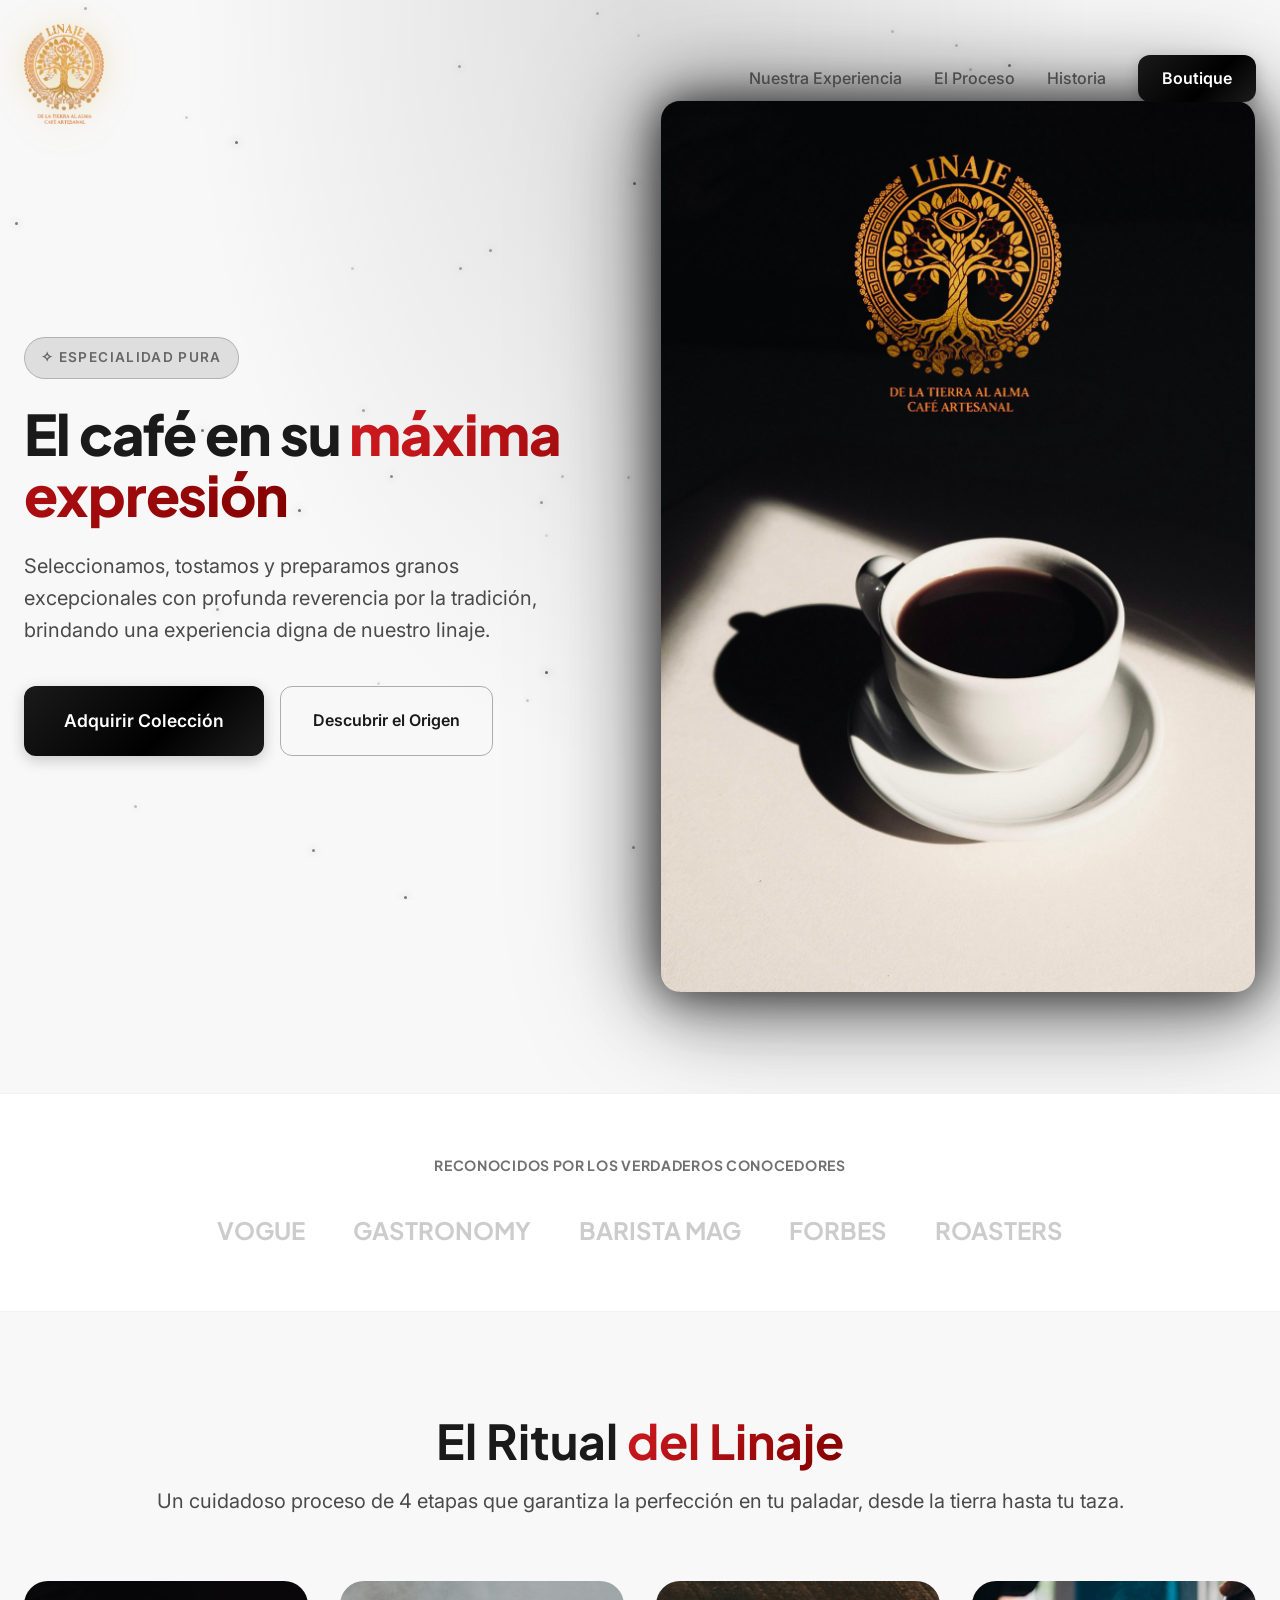
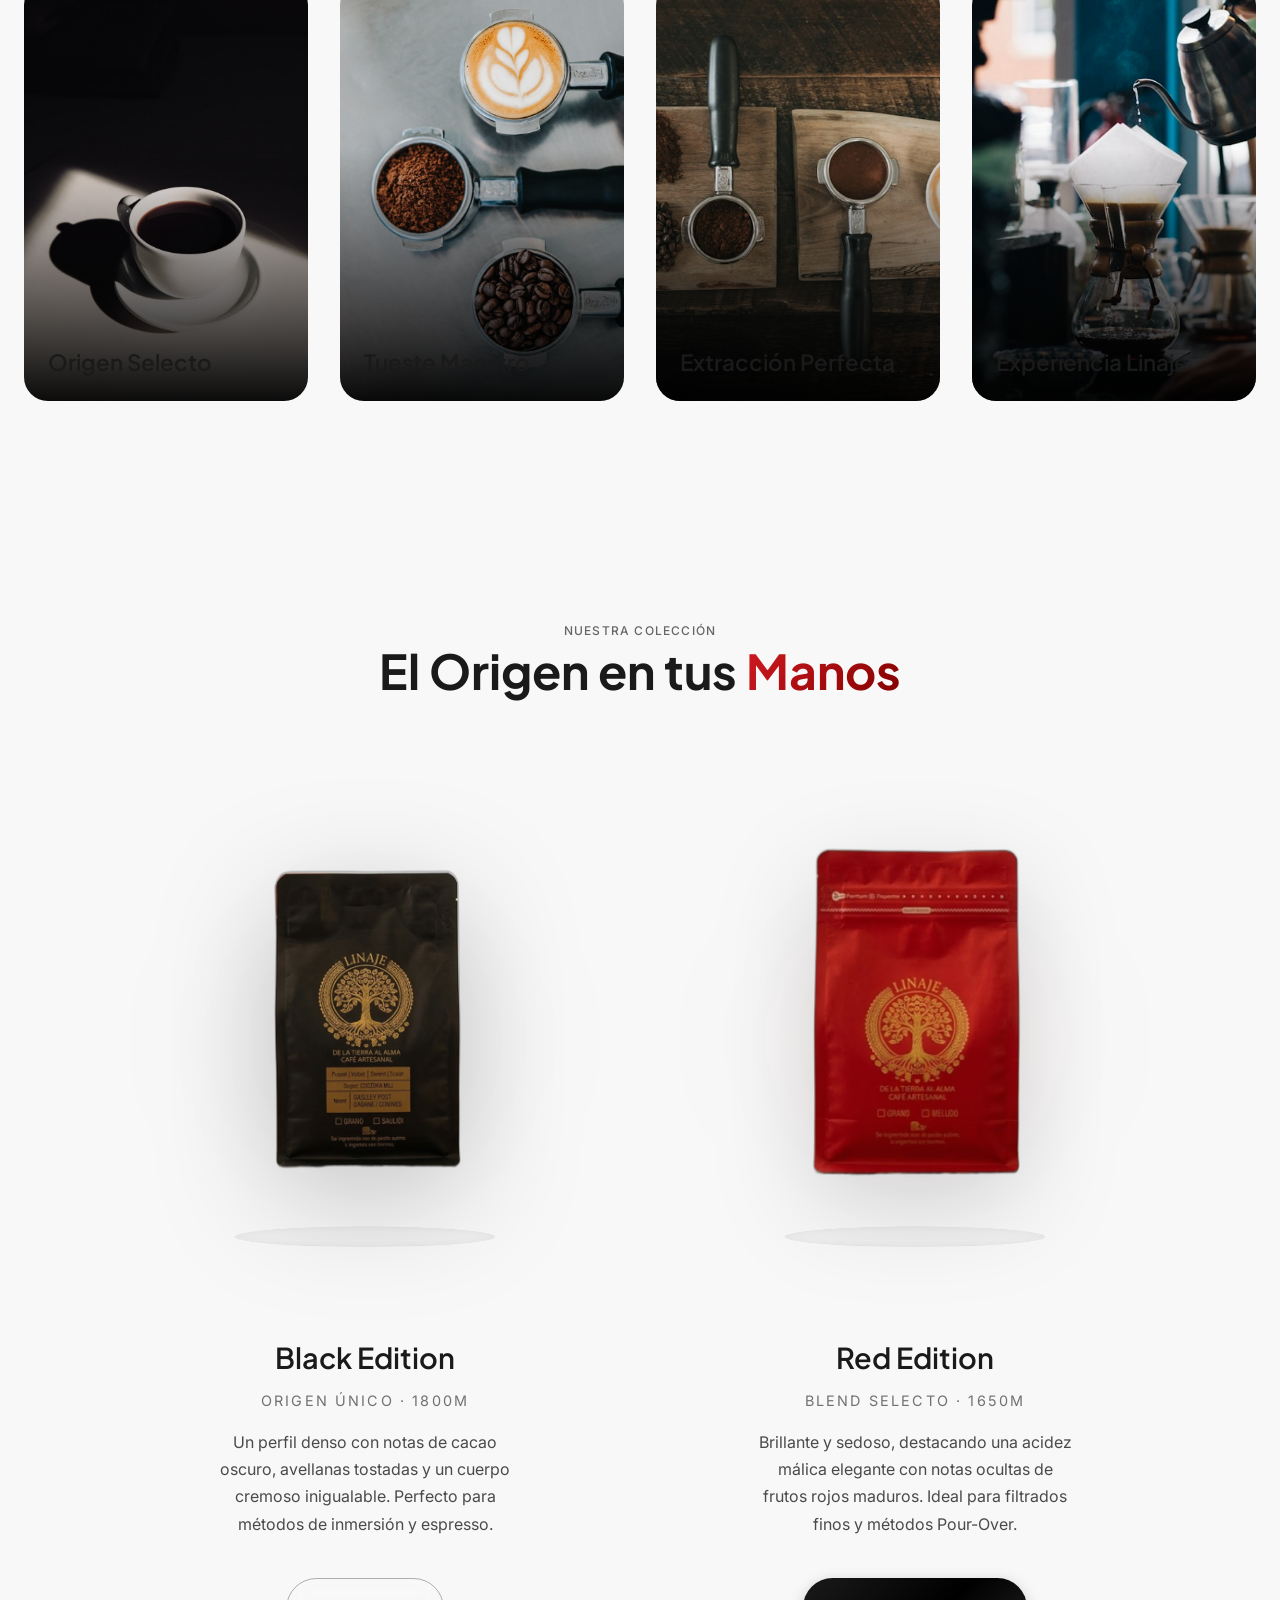
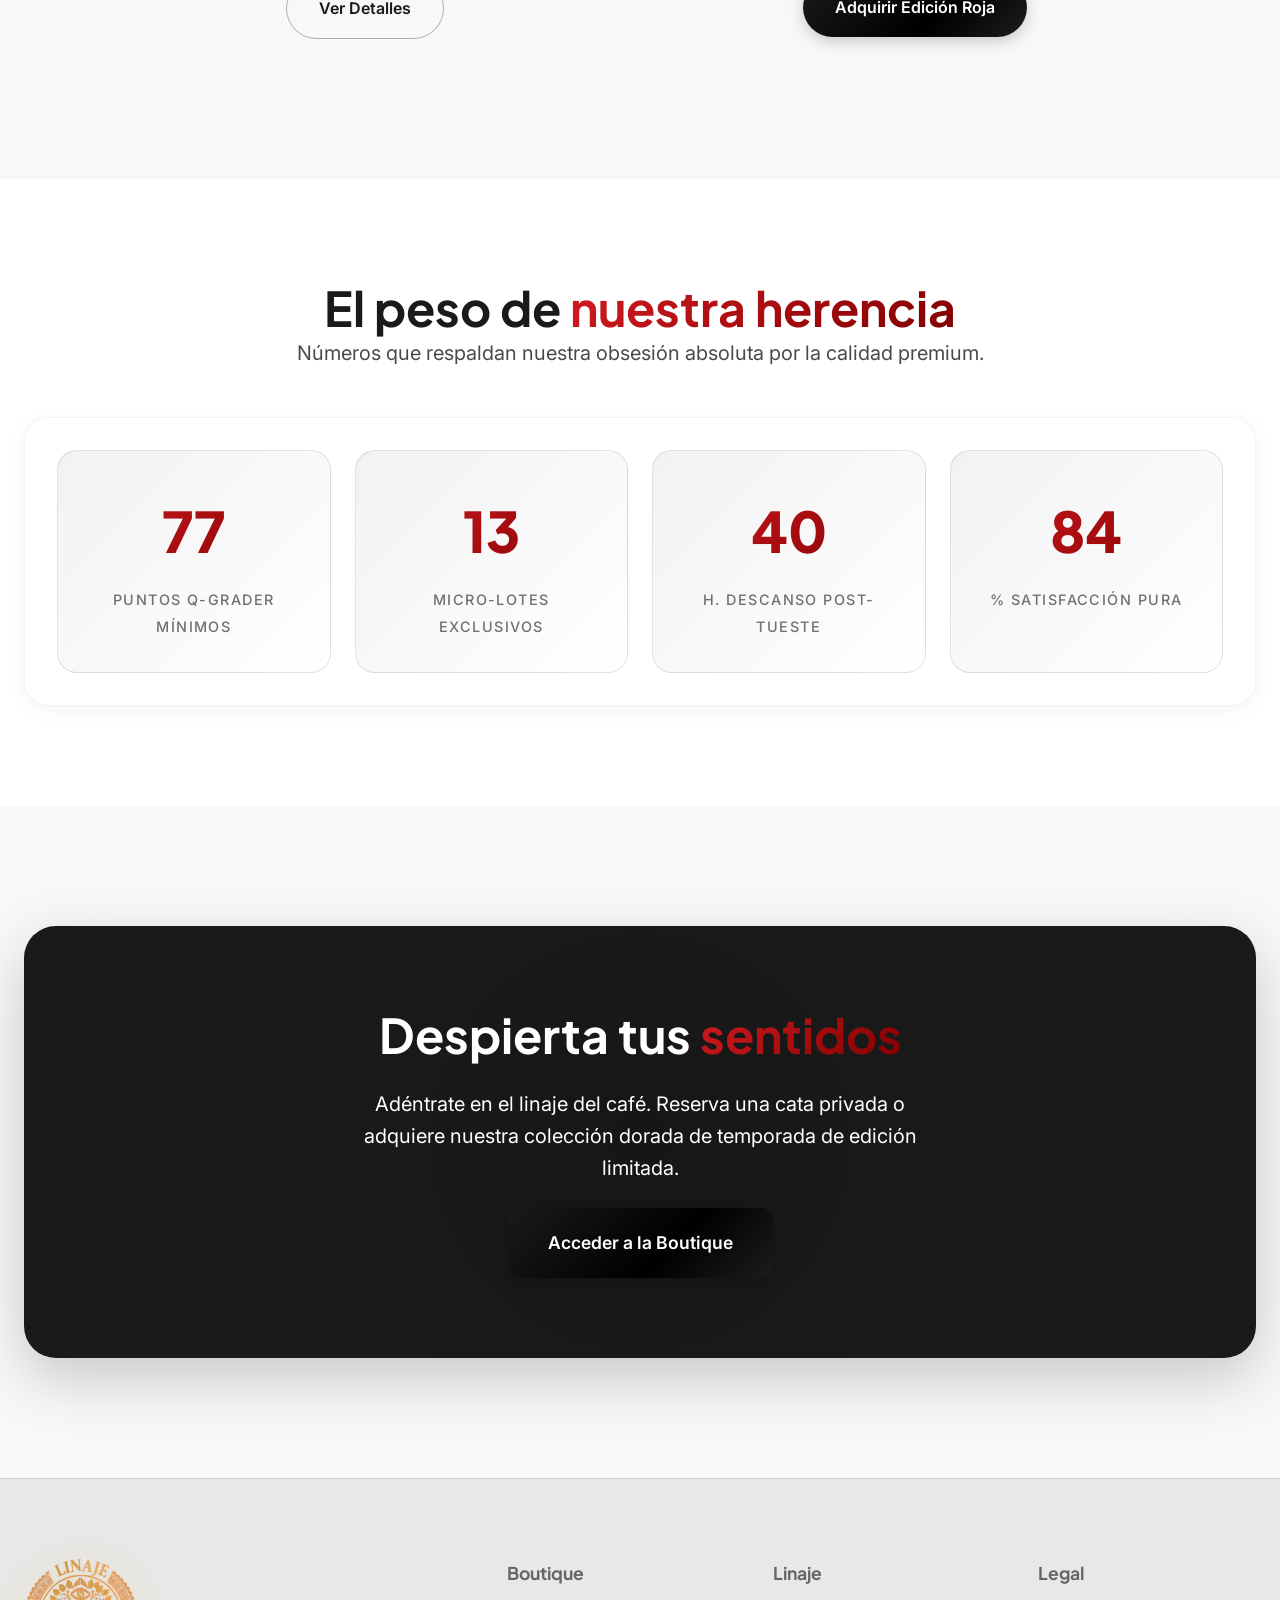
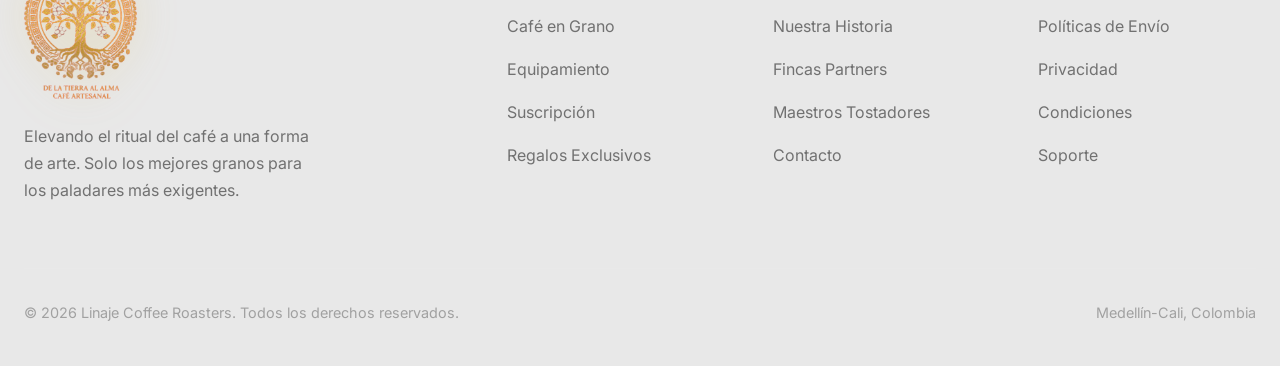
==== index.html @ 58b34735 "Add files via upload" ====
<!DOCTYPE html>
<html lang="es">

<head>
    <meta charset="UTF-8">
    <meta name="viewport" content="width=device-width, initial-scale=1.0">
    <title>Linaje | La excelencia del café en cada taza</title>
    <meta name="description"
        content="Linaje: Café de especialidad. Seleccionamos, tostamos y preparamos granos con profunda reverencia por la tradición, brindando una experiencia sensorial premium.">
    <!-- Design System CSS -->
    <link rel="stylesheet" href="styles.css">
</head>

<body>

    <!-- Background Particles -->
    <div class="particles-container" id="particles">
        <!-- Partículas inyectadas vía JS -->
    </div>

    <!-- Navegación Sticky -->
    <nav class="navbar" id="navbar">
        <div class="container nav-container">
            <a href="#" class="nav-logo">
                <img src="images/logo.png" alt="Linaje Logo" class="logo-img">
            </a>

            <ul class="nav-links" id="nav-links">
                <li><a href="#experiencia" class="nav-link">Nuestra Experiencia</a></li>
                <li><a href="#proceso" class="nav-link">El Proceso</a></li>
                <li><a href="#historia" class="nav-link">Historia</a></li>
                <li><a href="#boutique" class="btn btn-primary" style="padding: 10px 24px;">Boutique</a></li>
            </ul>

            <div class="mobile-menu-toggle" id="mobile-menu-toggle">
                <span></span>
                <span></span>
                <span></span>
            </div>
        </div>
    </nav>

    <!-- Hero Section -->
    <section class="hero" id="home">
        <div class="hero-bg"></div>
        <div class="container hero-container">
            <div class="hero-content">
                <div class="hero-label">
                    <span>✧ Especialidad Pura</span>
                </div>
                <h1 class="hero-title">El café en su <span class="text-gradient">máxima expresión</span></h1>
                <p class="hero-subtitle large">Seleccionamos, tostamos y preparamos granos excepcionales con profunda
                    reverencia por la tradición, brindando una experiencia digna de nuestro linaje.</p>
                <div class="hero-actions">
                    <a href="#boutique" class="btn btn-primary cta-pulse-btn">Adquirir Colección</a>
                    <a href="#proceso" class="btn btn-outline">Descubrir el Origen</a>
                </div>
            </div>

            <div class="hero-visual-wrapper">
                <img src="images/hero_visual.png" alt="Granos de café premium" class="hero-visual glow-primary">
            </div>
        </div>
    </section>

    <!-- Social Proof / Recognitions -->
    <section class="social-proof">
        <div class="container social-proof-content">
            <h4 class="social-proof-text">Reconocidos por los verdaderos conocedores</h4>
            <div class="logos-grid">
                <span>VOGUE</span>
                <span>GASTRONOMY</span>
                <span>BARISTA MAG</span>
                <span>FORBES</span>
                <span>ROASTERS</span>
            </div>
        </div>
    </section>

    <!-- Services / Process (Flip Cards) -->
    <section id="proceso">
        <div class="container">
            <div class="services-header">
                <h2>El Ritual <span class="text-gradient">del Linaje</span></h2>
                <p class="large">Un cuidadoso proceso de 4 etapas que garantiza la perfección en tu paladar, desde la
                    tierra hasta tu taza.</p>
            </div>

            <div class="services-grid" id="services-grid">

                <!-- Card 1 -->
                <div class="service-card-flip">
                    <div class="service-card-inner">
                        <div class="service-card-front">
                            <img src="images/service_1.png" alt="Cosecha y Origen" class="service-image">
                            <div class="service-overlay">
                                <h3 class="service-title-front">Origen Selecto</h3>
                            </div>
                        </div>
                        <div class="service-card-back glass-card">
                            <h3 class="service-title-back">Origen Selecto</h3>
                            <p class="service-description">Trato directo con fincas meticulosamente seleccionadas a más
                                de 1600m de altura, asegurando comercio justo y la más alta puntuación.</p>
                            <div class="service-features">
                                <span class="feature-tag">100% Arábica</span>
                                <span class="feature-tag">Single Origin</span>
                                <span class="feature-tag">Altura</span>
                            </div>
                        </div>
                    </div>
                </div>

                <!-- Card 2 -->
                <div class="service-card-flip">
                    <div class="service-card-inner">
                        <div class="service-card-front">
                            <img src="images/service_2.png" alt="Tueste Maestro" class="service-image">
                            <div class="service-overlay">
                                <h3 class="service-title-front">Tueste Maestro</h3>
                            </div>
                        </div>
                        <div class="service-card-back glass-card">
                            <h3 class="service-title-back">Tueste Maestro</h3>
                            <p class="service-description">Nuestros maestros tostadores moldean los perfiles térmicos
                                con precisión para exaltar las notas ocultas de cada lote.</p>
                            <div class="service-features">
                                <span class="feature-tag">Tueste Manual</span>
                                <span class="feature-tag">Omni-Roast</span>
                                <span class="feature-tag">Fresco</span>
                            </div>
                        </div>
                    </div>
                </div>

                <!-- Card 3 -->
                <div class="service-card-flip">
                    <div class="service-card-inner">
                        <div class="service-card-front">
                            <img src="images/service_3.png" alt="Arte Barista" class="service-image">
                            <div class="service-overlay">
                                <h3 class="service-title-front">Extracción Perfecta</h3>
                            </div>
                        </div>
                        <div class="service-card-back glass-card">
                            <h3 class="service-title-back">Extracción Perfecta</h3>
                            <p class="service-description">Una alquimia controlada a través de las mejores máquinas del
                                mundo, respetando temperaturas, ratios y técnica.</p>
                            <div class="service-features">
                                <span class="feature-tag">Espresso</span>
                                <span class="feature-tag">V60</span>
                                <span class="feature-tag">Cold Brew</span>
                            </div>
                        </div>
                    </div>
                </div>

                <!-- Card 4 -->
                <div class="service-card-flip">
                    <div class="service-card-inner">
                        <div class="service-card-front">
                            <img src="images/service_4.png" alt="Boutique" class="service-image">
                            <div class="service-overlay">
                                <h3 class="service-title-front">Experiencia Linaje</h3>
                            </div>
                        </div>
                        <div class="service-card-back glass-card">
                            <h3 class="service-title-back">Experiencia Linaje</h3>
                            <p class="service-description">Un entorno exclusivo, oscuro y lujoso, creado para
                                desconectar y saborear la autenticidad del café rodeado de arte.</p>
                            <div class="service-features">
                                <span class="feature-tag">Boutique</span>
                                <span class="feature-tag">Eventos</span>
                                <span class="feature-tag">Membresía</span>
                            </div>
                        </div>
                    </div>
                </div>

            </div>
        </div>
    </section>

    <!-- NEW SECTION: BOUTIQUE SHOWCASE -->
    <section id="boutique-showcase" class="boutique-section">
        <div class="container">
            <div class="boutique-header">
                <div class="label" style="text-align: center;">Nuestra Colección</div>
                <h2 style="text-align: center;">El Origen en tus <span class="text-gradient">Manos</span></h2>
            </div>

            <div class="products-showcase">
                <!-- PRODUCT 1: BLACK BAG -->
                <div class="product-item">
                    <div class="product-image-container">
                        <img src="images/product_black.png" alt="Café Linaje Black Edition" class="product-bag">
                        <div class="product-glow black-glow"></div>
                        <div class="glass-pedestal"></div>
                    </div>
                    <div class="product-info">
                        <h3>Black Edition</h3>
                        <p class="product-note">Origen Único · 1800m</p>
                        <p class="product-desc">Un perfil denso con notas de cacao oscuro, avellanas tostadas y un cuerpo cremoso inigualable. Perfecto para métodos de inmersión y espresso.</p>
                        <a href="#" class="btn btn-outline" style="border-radius: 100px; margin-top: 16px;">Ver Detalles</a>
                    </div>
                </div>

                <!-- PRODUCT 2: RED BAG -->
                <div class="product-item">
                    <div class="product-image-container">
                        <img src="images/product_red.png" alt="Café Linaje Red Edition" class="product-bag">
                        <div class="product-glow red-glow"></div>
                        <div class="glass-pedestal"></div>
                    </div>
                    <div class="product-info">
                        <h3>Red Edition</h3>
                        <p class="product-note">Blend Selecto · 1650m</p>
                        <p class="product-desc">Brillante y sedoso, destacando una acidez málica elegante con notas ocultas de frutos rojos maduros. Ideal para filtrados finos y métodos Pour-Over.</p>
                        <!-- Using inline styles here to ensure gold stays as requested (botones en negro, excepto este por contraste o lo haremos todo negro) -->
                        <a href="#" class="btn btn-primary" style="border-radius: 100px; margin-top: 16px;">Adquirir Edición Roja</a>
                    </div>
                </div>
            </div>
        </div>
    </section>

    <!-- Metrics Section -->
    <section class="dashboard-section" id="historia">
        <div class="container dashboard-container">
            <div class="dashboard-header">
                <h2>El peso de <span class="text-gradient">nuestra herencia</span></h2>
                <p class="large">Números que respaldan nuestra obsesión absoluta por la calidad premium.</p>
            </div>

            <div class="glass-card" style="width: 100%;">
                <div class="dashboard-stats">
                    <div class="stat-item">
                        <span class="stat-value text-gradient" data-target="92">0</span>
                        <span class="stat-label">Puntos Q-Grader Mínimos</span>
                    </div>
                    <div class="stat-item">
                        <span class="stat-value text-gradient" data-target="15">0</span>
                        <span class="stat-label">Micro-Lotes Exclusivos</span>
                    </div>
                    <div class="stat-item">
                        <span class="stat-value text-gradient" data-target="48">0</span>
                        <span class="stat-label">H. Descanso Post-Tueste</span>
                    </div>
                    <div class="stat-item">
                        <span class="stat-value text-gradient" data-target="100">0</span>
                        <span class="stat-label">% Satisfacción Pura</span>
                    </div>
                </div>
            </div>
        </div>
    </section>

    <!-- Final CTA -->
    <section class="cta-section" id="boutique">
        <div class="container">
            <div class="cta-container">
                <div class="cta-bg"></div>
                <div class="cta-content">
                    <h2>Despierta tus <span class="text-gradient">sentidos</span></h2>
                    <p class="large">Adéntrate en el linaje del café. Reserva una cata privada o adquiere nuestra
                        colección dorada de temporada de edición limitada.</p>
                    <a href="boutique.html" class="btn btn-primary cta-pulse-btn">Acceder a la Boutique</a>
                </div>
            </div>
        </div>
    </section>

    <!-- Footer -->
    <footer class="footer">
        <div class="container">
            <div class="footer-grid">
                <div class="footer-brand">
                    <a href="#" class="footer-logo">
                        <img src="images/logo.png" alt="Linaje Logo" class="logo-img">
                    </a>
                    <p>Elevando el ritual del café a una forma de arte. Solo los mejores granos para los paladares más
                        exigentes.</p>
                </div>
                <div class="footer-col">
                    <h4>Boutique</h4>
                    <div class="footer-links">
                        <a href="#">Café en Grano</a>
                        <a href="#">Equipamiento</a>
                        <a href="#">Suscripción</a>
                        <a href="#">Regalos Exclusivos</a>
                    </div>
                </div>
                <div class="footer-col">
                    <h4>Linaje</h4>
                    <div class="footer-links">
                        <a href="#">Nuestra Historia</a>
                        <a href="#">Fincas Partners</a>
                        <a href="#">Maestros Tostadores</a>
                        <a href="#">Contacto</a>
                    </div>
                </div>
                <div class="footer-col">
                    <h4>Legal</h4>
                    <div class="footer-links">
                        <a href="#">Políticas de Envío</a>
                        <a href="#">Privacidad</a>
                        <a href="#">Condiciones</a>
                        <a href="#">Soporte</a>
                    </div>
                </div>
            </div>
            <div class="footer-bottom">
                <span>&copy; 2026 Linaje Coffee Roasters. Todos los derechos reservados.</span>
                <span>Medellín-Cali, Colombia</span>
            </div>
        </div>
    </footer>

    <!-- JS Scripts -->
    <script src="script.js"></script>
</body>

</html>
---- styles.css ----
/* =========================================================================
   LINAJE - DESIGN SYSTEM (DARK LUXURY)
   ========================================================================= */

@import url('https://fonts.googleapis.com/css2?family=Inter:wght@400;500;600&family=Plus+Jakarta+Sans:wght@700;800&display=swap');

:root {
    /* Backgrounds */
    --bg-primary: #F8F8F8;     /* Very Light Gray / White */
    --bg-secondary: #FFFFFF;   /* Pure White */
    --bg-tertiary: #E8E8E8;    /* Soft Gray */

    /* Primary Accent: Deep Black */
    --primary-50: #F2F2F2;
    --primary-100: #E6E6E6;
    --primary-200: #CCCCCC;
    --primary-300: #999999;
    --primary-400: #666666;
    --primary-500: #000000;
    --primary-600: #000000;
    --primary-700: #000000;
    --primary-800: #000000;
    --primary-900: #000000;
    --primary-rgb: 0, 0, 0;

    /* Secondary Accent: Red Linaje */
    --accent-red: #D21B21;

    /* Texts */
    --text-primary: #1A1A1A;   /* Dark for readability */
    --text-secondary: #4A4A4A; /* Medium gray */
    --text-tertiary: #717171;  /* Light gray text */
    --text-quaternary: #A1A1A1;

    /* Utilities */
    --success: #22C55E;
    --warning: #F59E0B;
}

/* =========================================================================
   BASE STYLES
   ========================================================================= */

* {
    margin: 0;
    padding: 0;
    box-sizing: border-box;
}

body {
    background-color: var(--bg-primary);
    color: var(--text-secondary);
    font-family: 'Inter', sans-serif;
    line-height: 1.7;
    overflow-x: hidden;
    scroll-behavior: smooth;
}

h1,
h2,
h3,
h4,
h5,
h6 {
    font-family: 'Plus Jakarta Sans', sans-serif;
    color: var(--text-primary);
}

h1 {
    font-size: clamp(2.5rem, 5vw, 4.75rem);
    font-weight: 800;
    line-height: 1.1;
    letter-spacing: -0.02em;
}

h2 {
    font-size: clamp(2rem, 4vw, 3rem);
    font-weight: 700;
    line-height: 1.2;
}

h3 {
    font-size: 1.5rem;
    font-weight: 600;
    line-height: 1.3;
}

p {
    font-size: 1rem;
    font-weight: 400;
}

p.large {
    font-size: 1.25rem;
    line-height: 1.6;
}

.label {
    font-size: 0.75rem;
    font-weight: 500;
    text-transform: uppercase;
    letter-spacing: 0.1em;
    color: var(--primary-400);
}

a {
    text-decoration: none;
    color: inherit;
}

ul {
    list-style: none;
}

/* =========================================================================
   LAYOUT
   ========================================================================= */

.container {
    max-width: 1280px;
    margin: 0 auto;
    padding: 0 24px;
}

section {
    padding: 100px 0;
    position: relative;
    z-index: 10;
}

/* =========================================================================
   COMPONENTS
   ========================================================================= */

/* Glass Card */
.glass-card {
    background: rgba(255, 255, 255, 0.7);
    backdrop-filter: blur(24px) saturate(180%);
    -webkit-backdrop-filter: blur(24px) saturate(180%);
    border: 1px solid rgba(0, 0, 0, 0.05);
    border-radius: 24px;
    padding: 32px;
    box-shadow:
        0 4px 20px -1px rgba(0, 0, 0, 0.05),
        0 2px 10px -2px rgba(0, 0, 0, 0.02);
    transition: all 0.4s cubic-bezier(0.4, 0, 0.2, 1);
}

.glass-card:hover {
    border-color: rgba(0, 0, 0, 0.1);
    box-shadow: 0 25px 50px -12px rgba(0, 0, 0, 0.1);
    transform: translateY(-4px);
}

/* Buttons */
.btn {
    display: inline-flex;
    align-items: center;
    justify-content: center;
    padding: 16px 32px;
    border-radius: 12px;
    font-weight: 600;
    font-family: 'Inter', sans-serif;
    cursor: pointer;
    transition: all 0.3s cubic-bezier(0.4, 0, 0.2, 1);
}

.btn-primary {
    background: linear-gradient(135deg,
            #1A1A1A 0%,
            #000000 30%,
            #2A2A2A 60%,
            #000000 100%);
    background-size: 200% 200%;
    animation: gradient-shift 4s ease infinite;
    color: #FFFFFF;
    border: none;
    box-shadow:
        0 4px 15px rgba(0, 0, 0, 0.2);
}

.btn-primary:hover {
    transform: translateY(-2px) scale(1.02);
    box-shadow:
        0 8px 25px rgba(0, 0, 0, 0.3);
}

.btn-outline {
    background: transparent;
    color: var(--text-primary);
    border: 1px solid rgba(var(--primary-rgb), 0.3);
    backdrop-filter: blur(10px);
}

.btn-outline:hover {
    background: rgba(var(--primary-rgb), 0.1);
    border-color: rgba(var(--primary-rgb), 0.6);
    transform: translateY(-2px);
}

/* Glow */
.glow-primary {
    filter: drop-shadow(0 0 20px rgba(var(--primary-rgb), 0.6)) drop-shadow(0 0 40px rgba(var(--primary-rgb), 0.4)) drop-shadow(0 0 60px rgba(var(--primary-rgb), 0.3));
}

.text-gradient {
    background: linear-gradient(135deg, var(--accent-red) 0%, #800000 100%);
    -webkit-background-clip: text;
    -webkit-text-fill-color: transparent;
    background-clip: text;
    color: transparent;
}

/* =========================================================================
   NAVBAR
   ========================================================================= */

.navbar {
    position: fixed;
    top: 0;
    width: 100%;
    z-index: 1000;
    padding: 24px 0;
    transition: all 0.3s ease;
}

.navbar.scrolled {
    background: rgba(255, 255, 255, 0.95);
    backdrop-filter: blur(24px);
    border-bottom: 1px solid rgba(0, 0, 0, 0.05);
    box-shadow: 0 4px 20px rgba(0, 0, 0, 0.05);
    padding: 16px 0;
}

.nav-container {
    display: flex;
    justify-content: space-between;
    align-items: center;
}

.nav-logo img {
    height: 100px;
    object-fit: contain;
    transition: all 0.4s ease;
    filter: drop-shadow(0 0 15px rgba(212, 175, 55, 0.5));
}

.nav-logo:hover img {
    filter: drop-shadow(0 0 25px rgba(212, 175, 55, 0.8)) drop-shadow(0 0 10px rgba(153, 27, 27, 0.6));
    transform: scale(1.02);
}

.navbar.scrolled .nav-logo img {
    height: 80px;
    filter: drop-shadow(0 0 10px rgba(212, 175, 55, 0.3));
}

.nav-links {
    display: flex;
    gap: 32px;
    align-items: center;
}

.nav-link {
    color: var(--text-secondary);
    font-weight: 500;
    position: relative;
    transition: color 0.3s ease;
}

.nav-link:hover {
    color: var(--primary-500);
}

.nav-link::after {
    content: '';
    position: absolute;
    bottom: -4px;
    left: 0;
    width: 0;
    height: 2px;
    background: var(--primary-500);
    transition: width 0.3s ease;
}

.nav-link:hover::after {
    width: 100%;
}

.mobile-menu-toggle {
    display: none;
    flex-direction: column;
    gap: 6px;
    cursor: pointer;
}

.mobile-menu-toggle span {
    width: 24px;
    height: 2px;
    background: var(--text-primary);
    transition: all 0.3s;
}

/* =========================================================================
   HERO SECTION
   ========================================================================= */

.hero {
    min-height: 100vh;
    display: flex;
    align-items: center;
    padding-top: 100px;
    overflow: hidden;
    position: relative;
}

.hero-bg {
    position: absolute;
    top: 0;
    left: 0;
    width: 100%;
    height: 100%;
    z-index: 1;
    background: radial-gradient(ellipse at top, rgba(var(--primary-rgb), 0.1) 0%, transparent 50%);
}

.hero-container {
    display: grid;
    grid-template-columns: 1fr 1fr;
    gap: 40px;
    align-items: center;
    position: relative;
    z-index: 2;
}

.hero-content {
    display: flex;
    flex-direction: column;
    gap: 24px;
}

.hero-label {
    display: inline-flex;
    align-items: center;
    gap: 8px;
    background: rgba(var(--primary-rgb), 0.1);
    border: 1px solid rgba(var(--primary-rgb), 0.2);
    padding: 8px 16px;
    border-radius: 100px;
    color: var(--primary-400);
    font-weight: 600;
    font-size: 0.85rem;
    text-transform: uppercase;
    letter-spacing: 0.1em;
    width: max-content;
}

.hero-title {
    opacity: 0;
    animation: fade-in-up 0.8s cubic-bezier(0.16, 1, 0.3, 1) forwards;
}

.hero-subtitle {
    opacity: 0;
    animation: fade-in-up 0.8s cubic-bezier(0.16, 1, 0.3, 1) 0.2s forwards;
    max-width: 90%;
}

.hero-actions {
    display: flex;
    gap: 16px;
    margin-top: 16px;
    opacity: 0;
    animation: fade-in-up 0.8s cubic-bezier(0.16, 1, 0.3, 1) 0.4s forwards;
}

.hero-visual-wrapper {
    position: relative;
    display: flex;
    justify-content: center;
    align-items: center;
    opacity: 0;
    animation: fade-in-rotate 1.2s cubic-bezier(0.16, 1, 0.3, 1) forwards;
}

.hero-visual {
    width: 100%;
    max-width: 600px;
    height: auto;
    border-radius: 20px;
    object-fit: cover;
    animation: float 6s ease-in-out infinite;
    z-index: 3;
    position: relative;
    border: 1px solid rgba(0, 0, 0, 0.05);
    box-shadow: 0 20px 60px rgba(0, 0, 0, 0.1);
}

/* =========================================================================
   SOCIAL PROOF / LOGOS
   ========================================================================= */

.social-proof {
    padding: 60px 0;
    border-top: 1px solid rgba(0, 0, 0, 0.05);
    border-bottom: 1px solid rgba(0, 0, 0, 0.05);
    background: var(--bg-secondary);
}

.social-proof-content {
    display: flex;
    flex-direction: column;
    align-items: center;
    gap: 32px;
}

.social-proof-text {
    font-size: 14px;
    color: var(--text-tertiary);
    letter-spacing: 0.05em;
    text-transform: uppercase;
}

.logos-grid {
    display: flex;
    flex-wrap: wrap;
    justify-content: center;
    gap: 48px;
}

.logos-grid span {
    font-family: 'Plus Jakarta Sans', sans-serif;
    font-size: 1.5rem;
    font-weight: 700;
    color: rgba(0, 0, 0, 0.2);
    transition: all 0.3s;
    cursor: default;
}

.logos-grid span:hover {
    color: var(--primary-500);
}

/* =========================================================================
   SERVICES (FLIP CARDS)
   ========================================================================= */

.services-header {
    text-align: center;
    margin-bottom: 64px;
}

.services-header h2 {
    margin-bottom: 16px;
}

.services-grid {
    display: grid;
    grid-template-columns: repeat(4, 1fr);
    gap: 32px;
}

.service-card-flip {
    perspective: 1000px;
    height: 420px;
    cursor: pointer;
    opacity: 0;
    transform: translateY(20px);
}

.service-card-flip.animate-in {
    animation: fade-in-up 0.6s forwards;
}

.service-card-inner {
    position: relative;
    width: 100%;
    height: 100%;
    text-align: center;
    transition: transform 0.8s cubic-bezier(0.175, 0.885, 0.32, 1.275);
    transform-style: preserve-3d;
}

.service-card-flip:hover .service-card-inner,
.service-card-flip.is-flipped .service-card-inner {
    transform: rotateY(180deg);
}

.service-card-front,
.service-card-back {
    position: absolute;
    width: 100%;
    height: 100%;
    backface-visibility: hidden;
    -webkit-backface-visibility: hidden;
    border-radius: 24px;
    overflow: hidden;
}

.service-card-front {
    background-color: var(--bg-tertiary);
}

.service-image {
    width: 100%;
    height: 100%;
    object-fit: cover;
    transition: transform 0.5s ease;
}

.service-card-flip:hover .service-image {
    transform: scale(1.05);
    /* Zoom in on hover */
}

.service-overlay {
    position: absolute;
    bottom: 0;
    left: 0;
    right: 0;
    height: 60%;
    background: linear-gradient(to top, rgba(0, 0, 0, 0.95) 0%, rgba(0, 0, 0, 0.5) 50%, transparent 100%);
    display: flex;
    align-items: flex-end;
    padding: 24px;
}

.service-title-front {
    margin: 0;
    color: var(--text-primary);
    text-align: left;
    font-size: 1.4rem;
}

.service-card-back {
    transform: rotateY(180deg);
    display: flex;
    flex-direction: column;
    justify-content: center;
    align-items: center;
    padding: 32px;
    text-align: center;
    border: 1px solid rgba(var(--primary-rgb), 0.2);
}

.service-title-back {
    margin-bottom: 16px;
    color: var(--primary-400);
}

.service-description {
    margin-bottom: 24px;
    color: var(--text-secondary);
    font-size: 0.95rem;
    line-height: 1.6;
}

.service-features {
    display: flex;
    flex-wrap: wrap;
    gap: 8px;
    justify-content: center;
}

.feature-tag {
    background: rgba(var(--primary-rgb), 0.1);
    color: var(--primary-300);
    padding: 4px 12px;
    border-radius: 100px;
    font-size: 0.8rem;
    font-weight: 500;
    border: 1px solid rgba(var(--primary-rgb), 0.2);
}

/* =========================================================================
   DASHBOARD / METRICS
   ========================================================================= */

.dashboard-section {
    position: relative;
    overflow: hidden;
    background: var(--bg-secondary);
}

.dashboard-container {
    display: flex;
    flex-direction: column;
    align-items: center;
    text-align: center;
    gap: 48px;
}

.dashboard-stats {
    display: grid;
    grid-template-columns: repeat(4, 1fr);
    gap: 24px;
    width: 100%;
}

.stat-item {
    text-align: center;
    padding: 32px 24px;
    border-radius: 20px;
    background: linear-gradient(135deg, rgba(var(--primary-rgb), 0.05), transparent);
    border: 1px solid rgba(var(--primary-rgb), 0.1);
}

.stat-value {
    font-size: 3.5rem;
    font-family: 'Plus Jakarta Sans', sans-serif;
    font-weight: 800;
    color: var(--text-primary);
    display: block;
    margin-bottom: 8px;
}

.stat-label {
    color: var(--text-tertiary);
    font-size: 0.9rem;
    font-weight: 500;
    text-transform: uppercase;
    letter-spacing: 0.1em;
}

/* =========================================================================
   CTA SECTION
   ========================================================================= */

.cta-section {
    padding: 120px 0;
}

.cta-container {
    position: relative;
    padding: 80px 48px;
    border-radius: 32px;
    text-align: center;
    overflow: hidden;
    background: #1A1A1A;
    color: #FFFFFF;
    border: none;
    box-shadow: 0 20px 60px rgba(0, 0, 0, 0.2);
}

.cta-container h2, .cta-container p {
    color: #FFFFFF;
}

.cta-bg {
    position: absolute;
    top: 50%;
    left: 50%;
    transform: translate(-50%, -50%);
    width: 800px;
    height: 800px;
    background: radial-gradient(circle, rgba(var(--primary-rgb), 0.15) 0%, transparent 60%);
    /* Gold hint inside CTA */
    z-index: 1;
}

.cta-content {
    position: relative;
    z-index: 2;
    display: flex;
    flex-direction: column;
    align-items: center;
    gap: 24px;
    max-width: 600px;
    margin: 0 auto;
}

.cta-pulse-btn {
    animation: pulse-glow 3s ease-in-out infinite;
    font-size: 1.1rem;
    padding: 20px 40px;
}

/* =========================================================================
   FOOTER
   ========================================================================= */

.footer {
    background: var(--bg-tertiary);
    border-top: 1px solid rgba(var(--primary-rgb), 0.1);
    padding: 80px 0 40px;
}

.footer-grid {
    display: grid;
    grid-template-columns: 2fr 1fr 1fr 1fr;
    gap: 48px;
    margin-bottom: 64px;
}

.footer-brand p {
    margin-top: 16px;
    color: var(--text-tertiary);
    max-width: 300px;
}

.footer-logo img {
    height: 140px;
    object-fit: contain;
    border-radius: 8px;
    /* In case the red background is kept */
    filter: drop-shadow(0 0 20px rgba(212, 175, 55, 0.3));
    transition: all 0.4s ease;
}

.footer-logo:hover img {
    filter: drop-shadow(0 0 30px rgba(212, 175, 55, 0.6)) drop-shadow(0 0 15px rgba(153, 27, 27, 0.4));
    transform: scale(1.05);
}

.footer-col h4 {
    margin-bottom: 24px;
    font-size: 1.1rem;
    color: var(--primary-400);
}

.footer-links {
    display: flex;
    flex-direction: column;
    gap: 16px;
}

.footer-links a {
    color: var(--text-tertiary);
    transition: color 0.2s;
}

.footer-links a:hover {
    color: var(--primary-500);
}

.footer-bottom {
    display: flex;
    justify-content: space-between;
    align-items: center;
    padding-top: 32px;
    border-top: 1px solid rgba(255, 255, 255, 0.05);
    color: var(--text-quaternary);
    font-size: 0.9rem;
}

/* =========================================================================
   ANIMATIONS & PARTICLES
   ========================================================================= */

@keyframes fade-in-up {
    0% {
        opacity: 0;
        transform: translateY(30px);
    }

    100% {
        opacity: 1;
        transform: translateY(0);
    }
}

@keyframes fade-in-rotate {
    0% {
        opacity: 0;
        transform: scale(0.9) rotate(-3deg);
    }

    100% {
        opacity: 1;
        transform: scale(1) rotate(0deg);
    }
}

@keyframes float {

    0%,
    100% {
        transform: translateY(0);
    }

    50% {
        transform: translateY(-15px);
    }
}

@keyframes float-particle {

    0%,
    100% {
        transform: translate(0, 0);
        opacity: 0.2;
    }

    25% {
        transform: translate(50px, -50px);
        opacity: 0.6;
    }

    50% {
        transform: translate(-25px, -100px);
        opacity: 0.3;
    }

    75% {
        transform: translate(-50px, -50px);
        opacity: 0.5;
    }
}

@keyframes pulse-glow {

    0%,
    100% {
        box-shadow:
            0 0 0 1px rgba(var(--primary-rgb), 0.5),
            0 4px 24px rgba(var(--primary-rgb), 0.4);
    }

    50% {
        box-shadow:
            0 0 0 2px rgba(var(--primary-rgb), 0.8),
            0 8px 40px rgba(var(--primary-rgb), 0.6);
    }
}

@keyframes gradient-shift {

    0%,
    100% {
        background-position: 0% 50%;
    }

    50% {
        background-position: 100% 50%;
    }
}

.particles-container {
    position: absolute;
    top: 0;
    left: 0;
    width: 100%;
    height: 100%;
    overflow: hidden;
    z-index: 0;
    pointer-events: none;
}

.particle {
    position: absolute;
    width: 3px;
    height: 3px;
    background: var(--primary-500);
    border-radius: 50%;
    box-shadow: 0 0 10px var(--primary-500);
    animation: float-particle 15s infinite ease-in-out;
}

/* =========================================================================
   BOUTIQUE SHOWCASE (MINIMALIST)
   ========================================================================= */

.boutique-section {
    padding: 120px 0;
    position: relative;
    overflow: hidden;
}

.boutique-header {
    margin-bottom: 80px;
}

.products-showcase {
    display: flex;
    justify-content: center;
    gap: 100px;
    flex-wrap: wrap;
    align-items: flex-start;
}

.product-item {
    flex: 1;
    min-width: 300px;
    max-width: 450px;
    display: flex;
    flex-direction: column;
    align-items: center;
    text-align: center;
    padding: 20px;
    opacity: 0;
    transform: translateY(40px);
    transition: all 0.8s cubic-bezier(0.16, 1, 0.3, 1);
}

.product-item.animate-in {
    opacity: 1;
    transform: translateY(0);
}

.product-image-container {
    position: relative;
    margin-bottom: 60px;
    width: 380px;
    height: 480px;
    display: flex;
    justify-content: center;
    align-items: center;
    perspective: 1000px;
}

.product-bag {
    width: 280px;
    height: auto;
    max-height: 100%;
    object-fit: contain;
    z-index: 5;
    filter: drop-shadow(0 30px 50px rgba(0, 0, 0, 0.15));
    transition: all 0.8s cubic-bezier(0.16, 1, 0.3, 1);
    image-rendering: -webkit-optimize-contrast;
}

.glass-pedestal {
    position: absolute;
    bottom: 20px;
    width: 260px;
    height: 45px;
    background: rgba(0, 0, 0, 0.03);
    border-radius: 50%;
    backdrop-filter: blur(8px);
    border: 1px solid rgba(0, 0, 0, 0.05);
    transform: rotateX(75deg);
    z-index: 1;
    box-shadow: inset 0 0 20px rgba(0,0,0,0.05);
}

.product-item:nth-child(1) .product-bag {
    filter: drop-shadow(0 30px 60px rgba(0, 0, 0, 0.2));
}

.product-item:hover .product-bag {
    transform: translateY(-40px) scale(1.08) rotateY(10deg);
}

.product-glow {
    position: absolute;
    width: 400px;
    height: 400px;
    top: 50%;
    left: 50%;
    transform: translate(-50%, -50%);
    background: radial-gradient(circle, rgba(0, 0, 0, 0.03) 0%, transparent 70%);
    z-index: 2;
    border-radius: 50%;
    filter: blur(60px);
    pointer-events: none;
}

.black-glow {
    background: radial-gradient(circle, rgba(0, 0, 0, 0.05) 0%, transparent 70%);
}

.red-glow {
    background: radial-gradient(circle, rgba(210, 27, 33, 0.05) 0%, transparent 70%);
}

.product-info h3 {
    font-size: 1.8rem;
    margin-bottom: 12px;
}

.product-note {
    font-size: 0.9rem;
    color: var(--text-tertiary);
    text-transform: uppercase;
    letter-spacing: 0.15em;
    margin-bottom: 16px;
}

.product-desc {
    font-size: 1rem;
    color: var(--text-secondary);
    margin-bottom: 24px;
    max-width: 320px;
}

/* =========================================================================
   RESPONSIVE DESIGN
   ========================================================================= */

@media (min-width: 1024px) and (max-width: 1439px) {
    .hero-title {
        font-size: 3.5rem;
    }
}

@media (min-width: 768px) and (max-width: 1023px) {
    .hero-container {
        grid-template-columns: 1fr;
        text-align: center;
    }

    .hero-content {
        align-items: center;
    }

    .hero-actions {
        justify-content: center;
    }

    .hero-visual {
        max-width: 400px;
        margin-top: 40px;
    }

    .services-grid {
        grid-template-columns: repeat(2, 1fr);
    }

    .dashboard-stats {
        grid-template-columns: repeat(2, 1fr);
    }

    .footer-grid {
        grid-template-columns: repeat(2, 1fr);
    }
}

@media (max-width: 767px) {
    .hero-container {
        grid-template-columns: 1fr;
        text-align: center;
    }

    .hero-content {
        align-items: center;
    }

    .hero-actions {
        flex-direction: column;
        width: 100%;
    }

    .hero-actions .btn {
        width: 100%;
    }

    .hero-title {
        font-size: 2.5rem;
    }

    .hero-visual {
        max-width: 300px;
        margin-top: 40px;
    }

    .nav-links {
        display: none;
    }

    .mobile-menu-toggle {
        display: flex;
    }

    .services-grid {
        grid-template-columns: 1fr;
    }

    .dashboard-stats {
        grid-template-columns: 1fr;
        gap: 24px;
    }

    .footer-grid {
        grid-template-columns: 1fr;
    }

    .footer-bottom {
        flex-direction: column;
        gap: 16px;
        text-align: center;
    }

    .cta-container {
        padding: 40px 24px;
    }

    section {
        padding: 60px 0;
    }

    .particle:nth-child(n+15) {
        display: none;
    }
}

/* =========================================================================
   BOUTIQUE PAGE — ORDER FORM
   ========================================================================= */

.boutique-page-section {
    min-height: 100vh;
    padding-top: 160px;
    padding-bottom: 120px;
    position: relative;
    z-index: 10;
}

.boutique-page-header {
    text-align: center;
    max-width: 700px;
    margin: 0 auto 64px;
    display: flex;
    flex-direction: column;
    align-items: center;
    gap: 20px;
}

.boutique-page-header h1 {
    margin: 0;
}

.boutique-page-header .large {
    color: var(--text-secondary);
    max-width: 560px;
}

/* Form card */
.order-form {
    max-width: 860px;
    margin: 0 auto;
    display: flex;
    flex-direction: column;
    gap: 24px;
    padding: 48px;
}

.form-row {
    display: grid;
    grid-template-columns: 1fr 1fr;
    gap: 24px;
}

.form-group {
    display: flex;
    flex-direction: column;
    gap: 6px;
    position: relative;
}

.form-label {
    font-size: 0.875rem;
    font-weight: 600;
    color: var(--text-primary);
    font-family: 'Inter', sans-serif;
    display: flex;
    align-items: center;
    gap: 6px;
}

.required-star {
    color: var(--accent-red);
    font-size: 1rem;
    line-height: 1;
}

.optional-tag {
    font-size: 0.75rem;
    font-weight: 400;
    color: var(--text-quaternary);
    background: var(--bg-tertiary);
    padding: 2px 8px;
    border-radius: 100px;
}

.form-control {
    width: 100%;
    padding: 14px 16px;
    border-radius: 12px;
    border: 1.5px solid rgba(0, 0, 0, 0.12);
    background: var(--bg-secondary);
    color: var(--text-primary);
    font-family: 'Inter', sans-serif;
    font-size: 0.975rem;
    transition: border-color 0.25s ease, box-shadow 0.25s ease;
    outline: none;
    appearance: none;
    -webkit-appearance: none;
}

.form-control:focus {
    border-color: var(--primary-500);
    box-shadow: 0 0 0 3px rgba(0, 0, 0, 0.08);
}

.form-control::placeholder {
    color: var(--text-quaternary);
}

.form-control.input-ok {
    border-color: var(--success);
}

.form-control.input-error {
    border-color: var(--accent-red);
    background: rgba(210, 27, 33, 0.03);
}

/* Select dropdown arrow */
.select-wrapper {
    position: relative;
}

.select-wrapper::after {
    content: '▾';
    position: absolute;
    right: 16px;
    top: 50%;
    transform: translateY(-50%);
    color: var(--text-tertiary);
    pointer-events: none;
    font-size: 1rem;
}

.select-wrapper .form-control {
    padding-right: 40px;
    cursor: pointer;
}

/* Validation error message */
.field-error {
    font-size: 0.78rem;
    color: var(--accent-red);
    font-weight: 500;
    display: none;
    animation: fade-in-up 0.2s ease forwards;
}

.field-error.visible {
    display: block;
}

/* Submit row */
.form-submit-row {
    display: flex;
    flex-direction: column;
    align-items: center;
    gap: 12px;
    margin-top: 8px;
}

.form-submit-row .btn {
    min-width: 220px;
    font-size: 1.05rem;
    border-radius: 100px;
    padding: 18px 40px;
}

.form-disclaimer {
    font-size: 0.8rem;
    color: var(--text-quaternary);
}

/* Spinner */
.spinner {
    width: 20px;
    height: 20px;
    border: 2px solid rgba(255, 255, 255, 0.3);
    border-top-color: #fff;
    border-radius: 50%;
    animation: spin 0.7s linear infinite;
    display: inline-block;
}

@keyframes spin {
    to { transform: rotate(360deg); }
}

/* =========================================================================
   POPUP OVERLAY
   ========================================================================= */

.popup-overlay {
    position: fixed;
    inset: 0;
    z-index: 9000;
    background: rgba(0, 0, 0, 0.55);
    backdrop-filter: blur(8px);
    display: flex;
    align-items: center;
    justify-content: center;
    opacity: 0;
    pointer-events: none;
    transition: opacity 0.4s ease;
}

.popup-overlay.popup-visible {
    opacity: 1;
    pointer-events: all;
}

.popup-card {
    max-width: 480px;
    width: 90%;
    text-align: center;
    display: flex;
    flex-direction: column;
    align-items: center;
    gap: 16px;
    padding: 48px 40px;
    border: 1px solid rgba(0, 0, 0, 0.08);
    animation: fade-in-up 0.5s cubic-bezier(0.16, 1, 0.3, 1) forwards;
}

.popup-icon {
    font-size: 3rem;
    line-height: 1;
}

.popup-title {
    font-size: 1.4rem;
    line-height: 1.35;
    color: var(--text-primary);
}

.popup-subtitle {
    color: var(--text-tertiary);
    font-size: 0.95rem;
    margin-bottom: 8px;
}

.popup-timer-bar {
    width: 100%;
    height: 4px;
    background: var(--bg-tertiary);
    border-radius: 100px;
    overflow: hidden;
}

.popup-timer-fill {
    height: 100%;
    width: 100%;
    background: linear-gradient(90deg, var(--accent-red), #000000);
    border-radius: 100px;
    transition: width 1s linear;
}

.popup-countdown {
    font-size: 0.85rem;
    font-weight: 700;
    color: var(--text-tertiary);
    letter-spacing: 0.05em;
    margin-top: 4px;
}

.popup-timer-bar-container {
    width: 100%;
    margin-top: 10px;
}

.popup-timer-bar {
    width: 100%;
    height: 6px;
    background: var(--bg-tertiary);
    border-radius: 100px;
    overflow: hidden;
}

.popup-timer-fill {
    height: 100%;
    width: 0%;
    background: linear-gradient(90deg, var(--accent-red), #ff4d4d);
    border-radius: 100px;
    transition: width 1s linear;
}

.bean-spinner {
    font-size: 2.5rem;
    animation: spin 2s linear infinite;
    display: inline-block;
    color: #6b3a1f; 
    margin-bottom: 10px;
}

/* =========================================================================
   VOLVER SCREEN
   ========================================================================= */

.volver-overlay {
    position: fixed;
    inset: 0;
    z-index: 9500;
    background: rgba(248, 248, 248, 0.96);
    backdrop-filter: blur(16px);
    display: flex;
    align-items: center;
    justify-content: center;
    animation: fade-in-up 0.6s ease forwards;
}

.volver-card {
    max-width: 440px;
    width: 90%;
    text-align: center;
    display: flex;
    flex-direction: column;
    align-items: center;
    gap: 12px;
    padding: 56px 40px;
}

.volver-card .popup-icon {
    color: var(--accent-red);
}

/* =========================================================================
   BOUTIQUE FORM RESPONSIVE
   ========================================================================= */

@media (max-width: 767px) {
    .form-row {
        grid-template-columns: 1fr;
    }

    .order-form {
        padding: 28px 20px;
    }

    .boutique-page-section {
        padding-top: 130px;
    }
}

/* =========================================================================
   COFFEE CUP ANIMATION (Popup timer)
   ========================================================================= */

.coffee-scene {
    display: flex;
    flex-direction: column;
    align-items: center;
    gap: 0;
    margin: 8px 0;
    position: relative;
}

/* Steam wisps */
.coffee-steam {
    display: flex;
    gap: 14px;
    margin-bottom: 6px;
    height: 36px;
    align-items: flex-end;
}

.coffee-steam span {
    display: block;
    width: 6px;
    height: 28px;
    border-radius: 100px;
    background: linear-gradient(to top, rgba(120,80,40,0.25), transparent);
    animation: steam-rise 1.6s ease-in-out infinite;
    transform-origin: bottom center;
}

.coffee-steam span:nth-child(1) { animation-delay: 0s;    height: 22px; }
.coffee-steam span:nth-child(2) { animation-delay: 0.5s;  height: 30px; }
.coffee-steam span:nth-child(3) { animation-delay: 1s;    height: 22px; }

@keyframes steam-rise {
    0%   { transform: translateY(0)   scaleX(1);   opacity: 0.6; }
    40%  { transform: translateY(-8px) scaleX(1.3); opacity: 0.9; }
    100% { transform: translateY(-18px) scaleX(0.8); opacity: 0; }
}

/* Cup body */
.coffee-cup {
    position: relative;
    width: 90px;
    height: 75px;
    background: var(--bg-secondary);
    border: 2.5px solid #2a1a0a;
    border-radius: 4px 4px 18px 18px;
    overflow: hidden;
    box-shadow: inset 0 2px 8px rgba(0,0,0,0.08), 0 2px 8px rgba(0,0,0,0.07);
}

/* Coffee liquid — fills from bottom, height driven by JS per second */
.coffee-liquid {
    position: absolute;
    bottom: 0;
    left: 0;
    width: 100%;
    height: 0%;
    background: linear-gradient(
        to top,
        #3b1f06 0%,
        #6b3a1f 40%,
        #8c4e28 70%,
        #a0622e 100%
    );
    transition: height 1s linear;
    border-radius: 0 0 15px 15px;
}

/* Surface shimmer on top of liquid */
.coffee-liquid::after {
    content: '';
    position: absolute;
    top: 0;
    left: 5%;
    width: 90%;
    height: 4px;
    background: rgba(255,255,255,0.12);
    border-radius: 100px;
    animation: shimmer 2s ease-in-out infinite;
}

@keyframes shimmer {
    0%, 100% { opacity: 0.4; transform: scaleX(0.8); }
    50%       { opacity: 1;   transform: scaleX(1); }
}

/* Cup handle */
.coffee-cup-handle {
    position: absolute;
    right: -18px;
    top: 16px;
    width: 18px;
    height: 32px;
    border: 2.5px solid #2a1a0a;
    border-left: none;
    border-radius: 0 14px 14px 0;
    background: transparent;
}

/* Saucer */
.coffee-saucer {
    width: 110px;
    height: 12px;
    background: var(--bg-secondary);
    border: 2px solid #2a1a0a;
    border-radius: 50%;
    margin-top: 2px;
    box-shadow: 0 2px 6px rgba(0,0,0,0.07);
}

/* Countdown number below the cup */
.popup-countdown {
    font-size: 0.85rem;
    font-weight: 700;
    color: var(--text-tertiary);
    letter-spacing: 0.05em;
    margin-top: 4px;
}
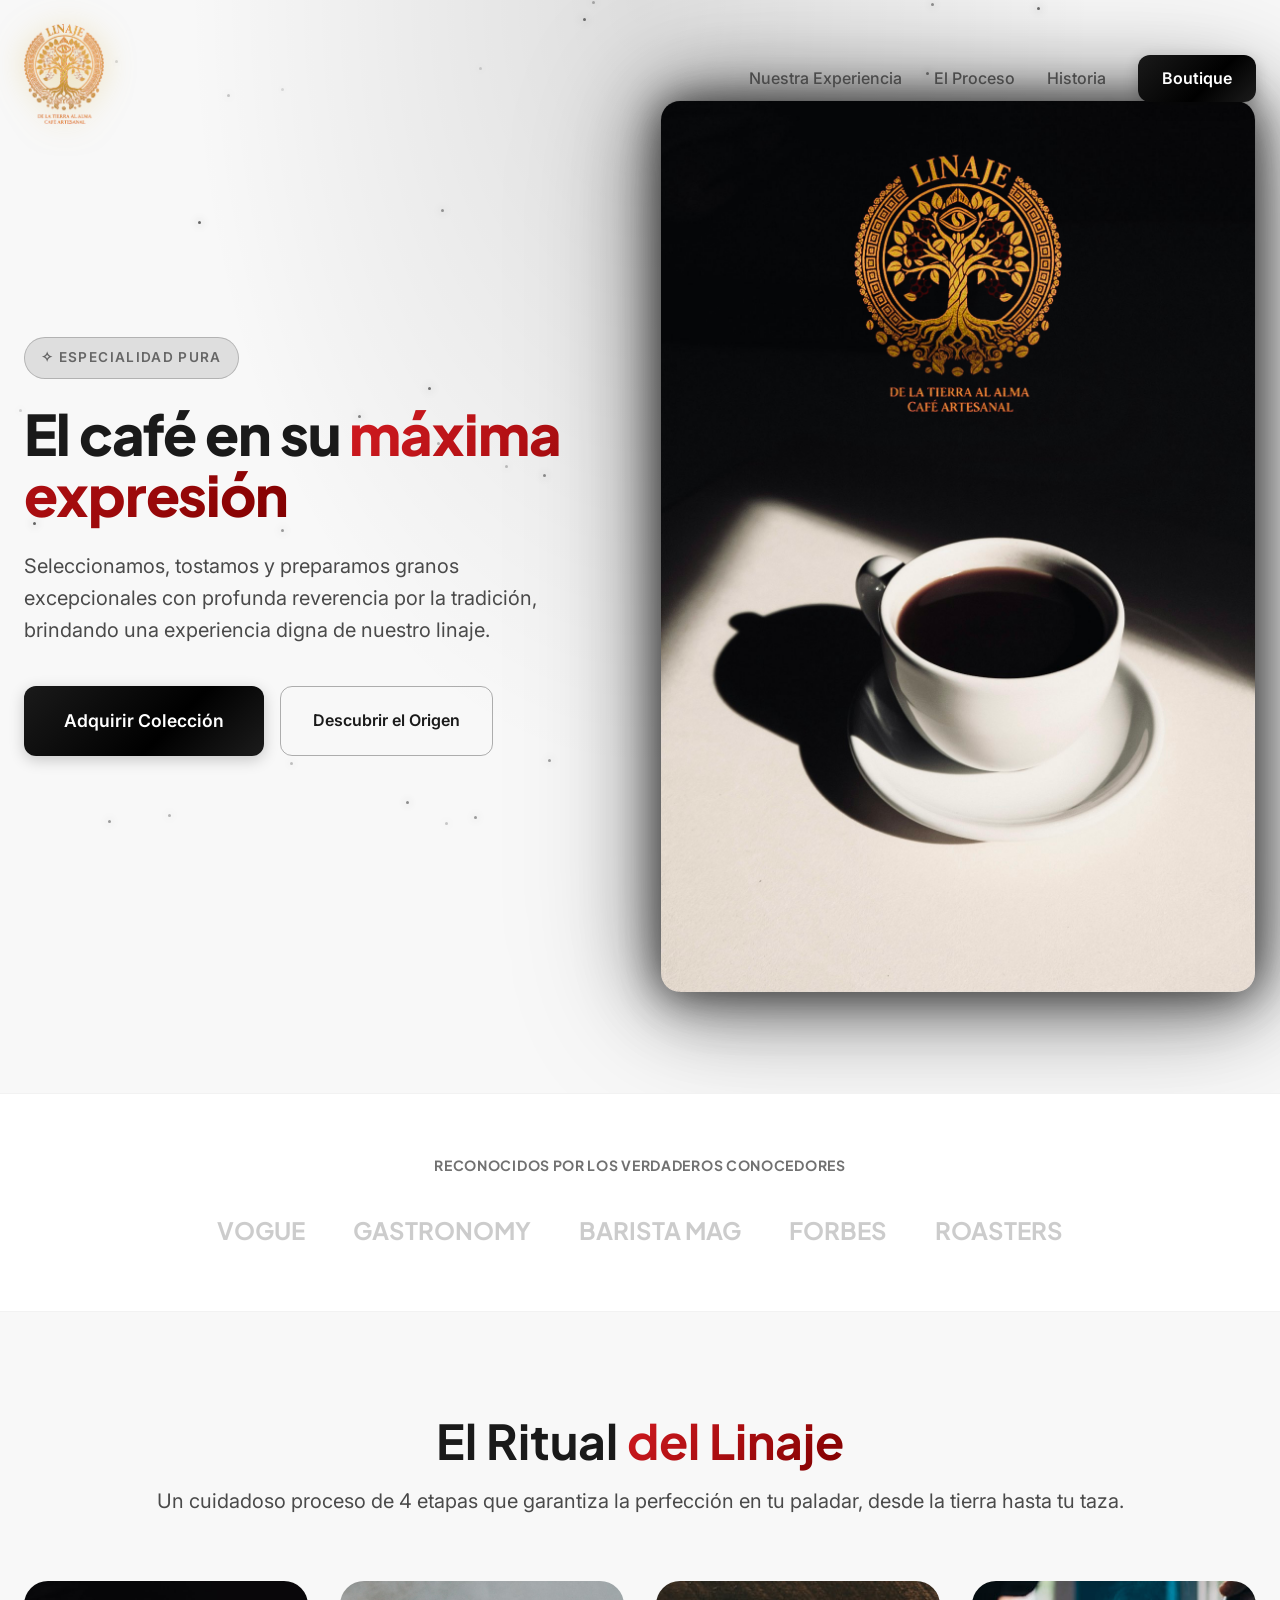
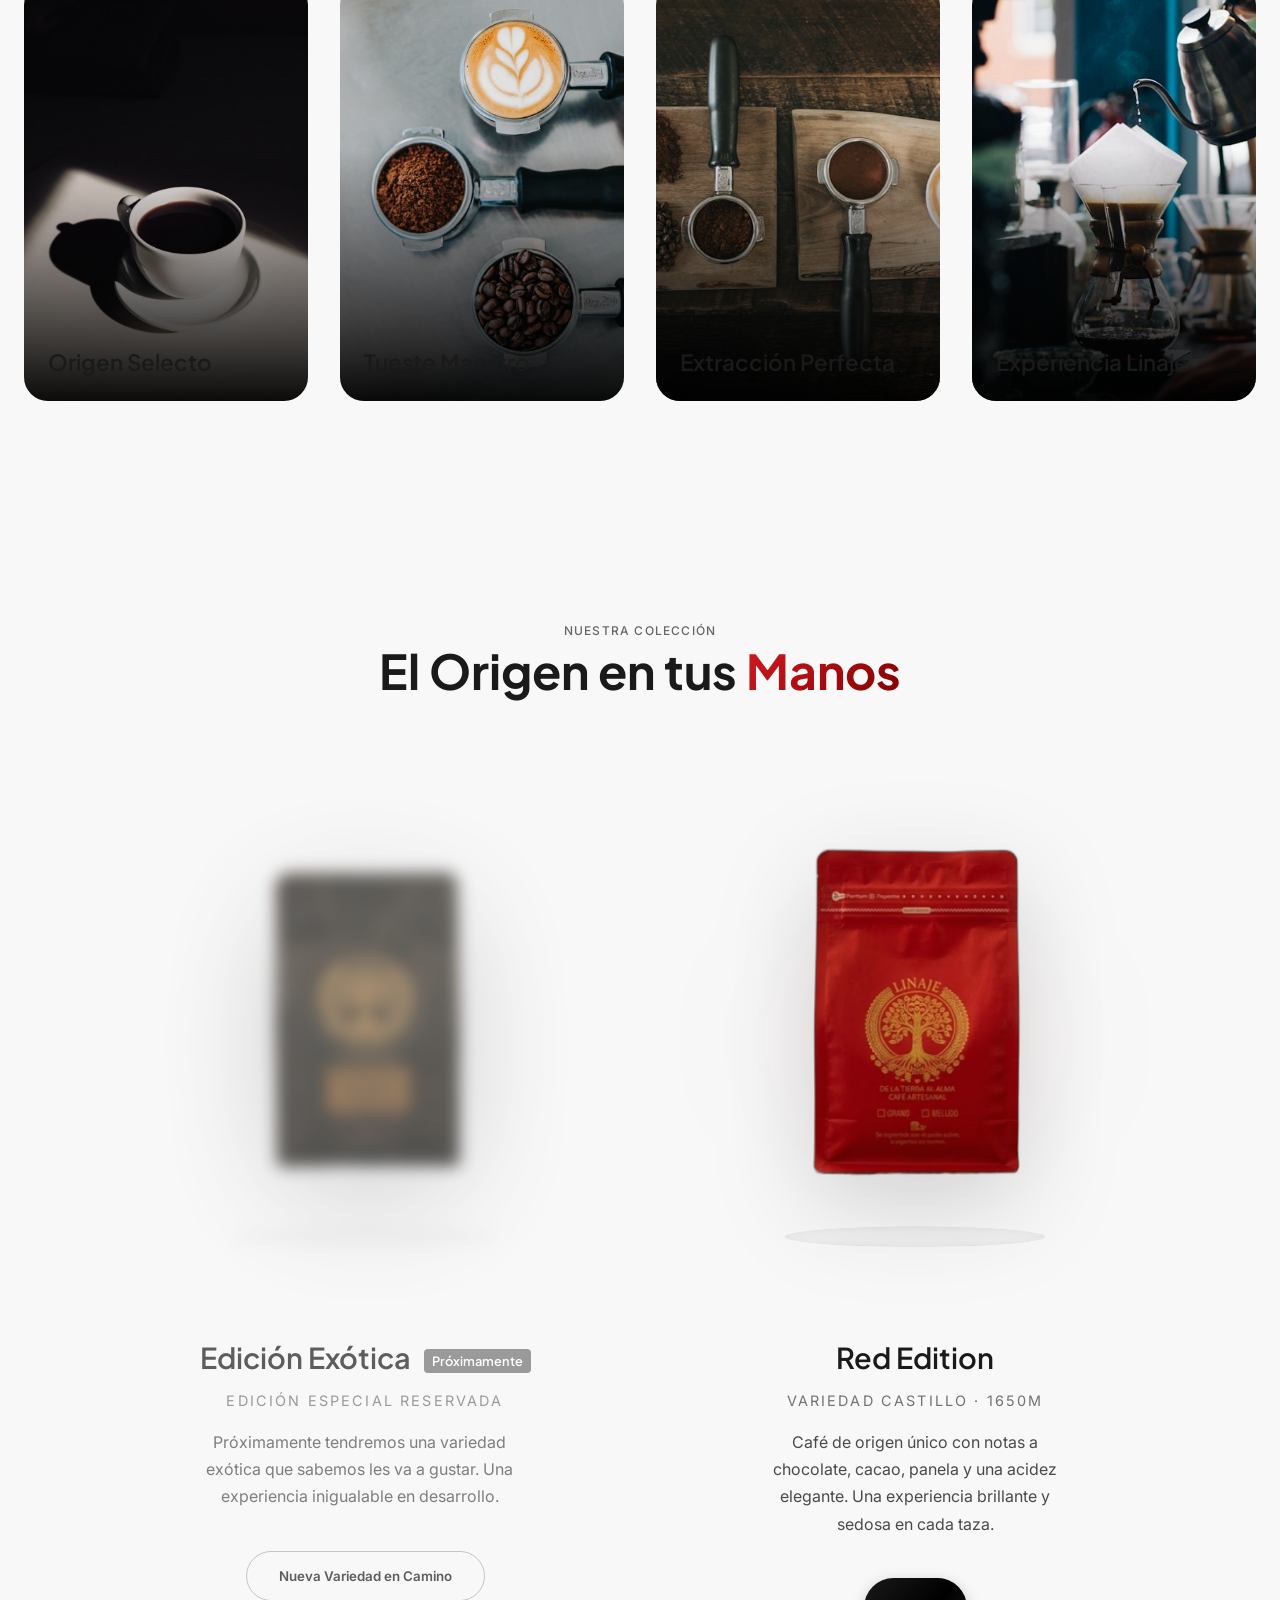
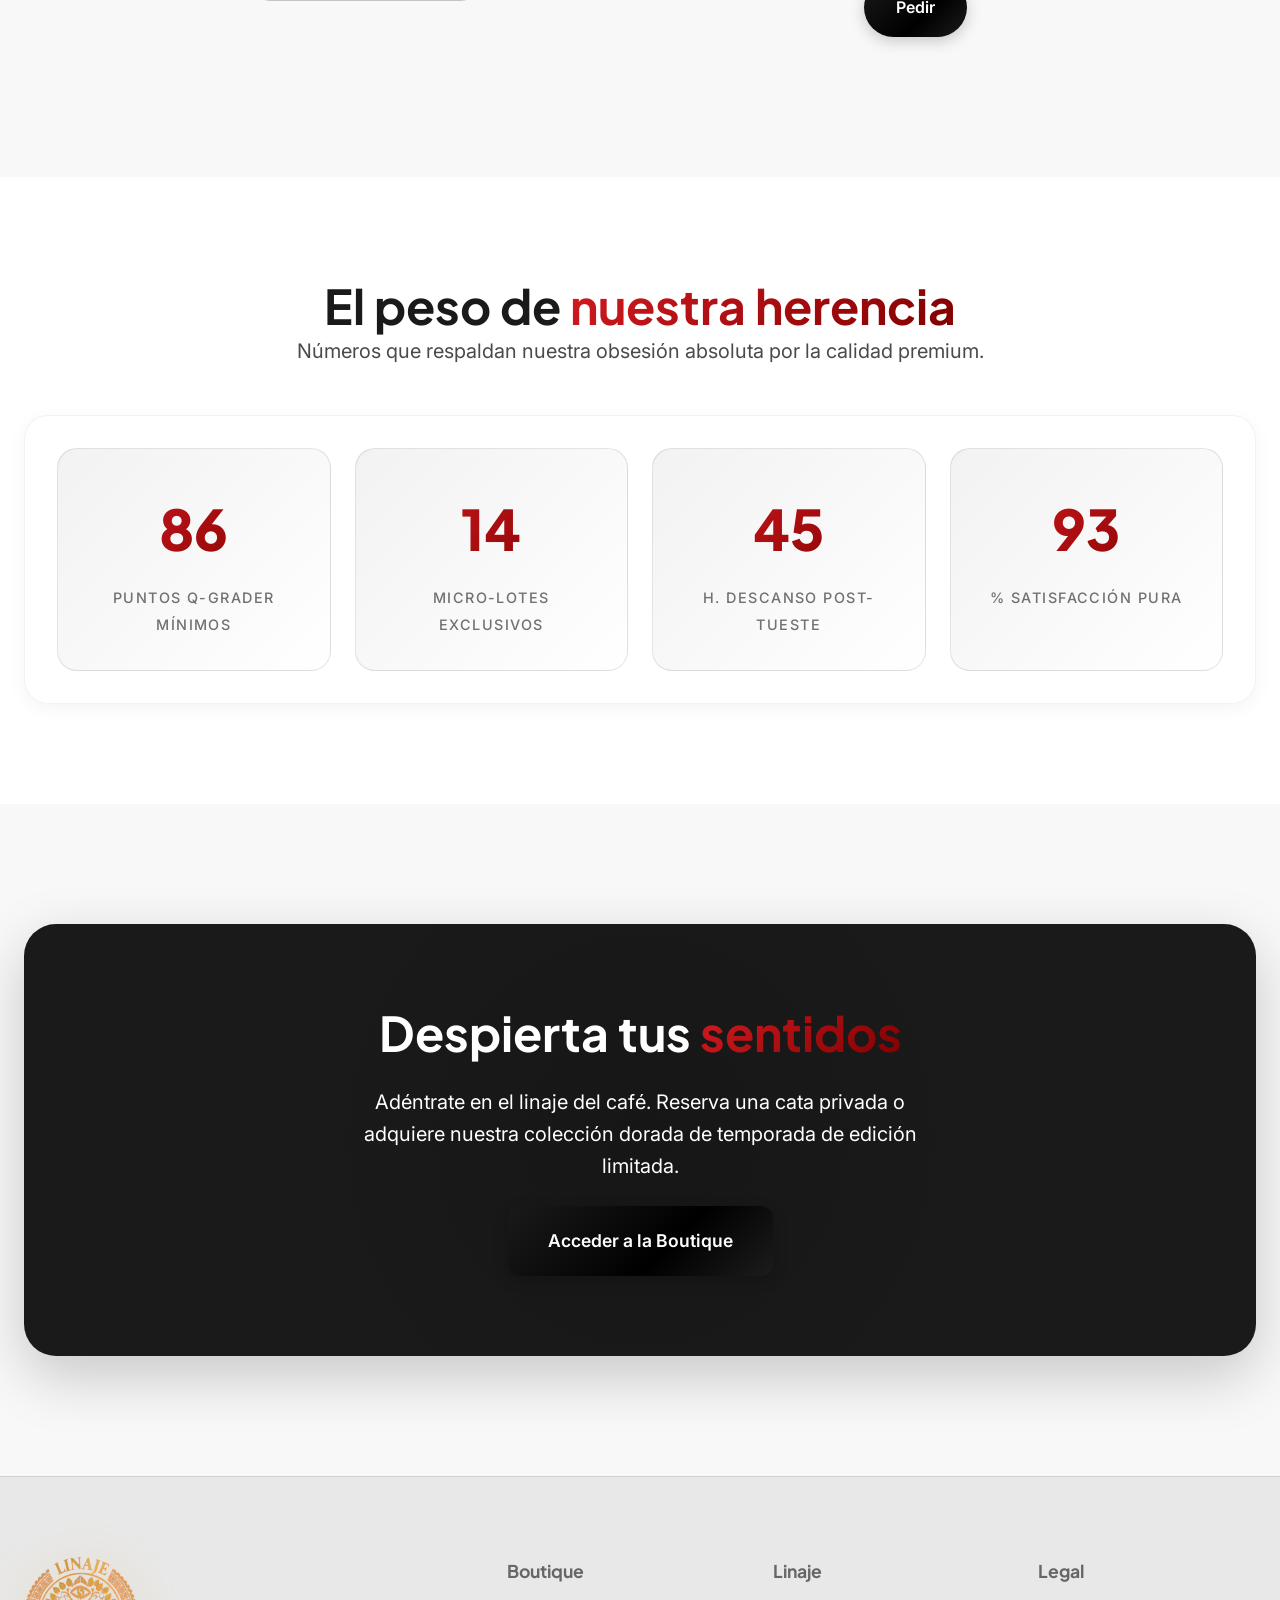
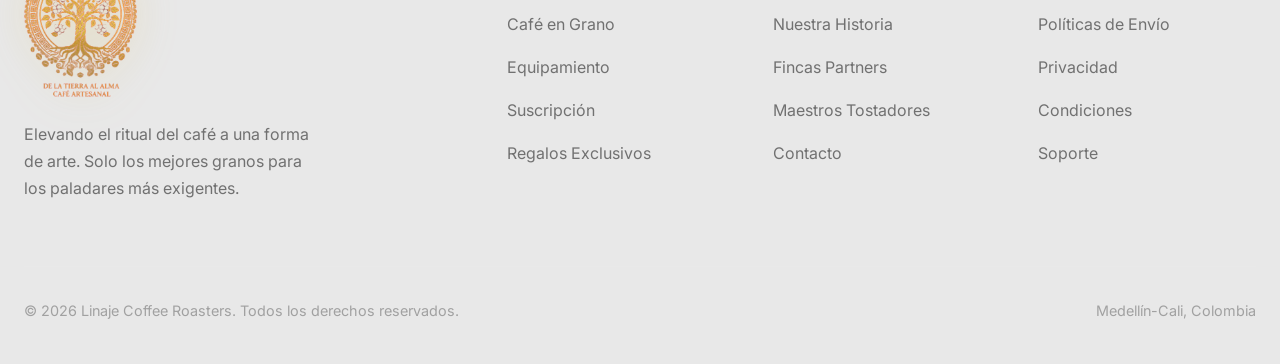
==== commit 09ea2a7b: "Add files via upload" ====
--- a/index.html
+++ b/index.html
@@ -189,18 +189,18 @@
             </div>
 
             <div class="products-showcase">
-                <!-- PRODUCT 1: BLACK BAG -->
-                <div class="product-item">
-                    <div class="product-image-container">
+                <!-- PRODUCT 1: BLACK BAG (COMING SOON) -->
+                <div class="product-item coming-soon-product" style="opacity: 0.7;">
+                    <div class="product-image-container" style="filter: blur(8px); pointer-events: none;">
                         <img src="images/product_black.png" alt="Café Linaje Black Edition" class="product-bag">
                         <div class="product-glow black-glow"></div>
                         <div class="glass-pedestal"></div>
                     </div>
-                    <div class="product-info">
-                        <h3>Black Edition</h3>
-                        <p class="product-note">Origen Único · 1800m</p>
-                        <p class="product-desc">Un perfil denso con notas de cacao oscuro, avellanas tostadas y un cuerpo cremoso inigualable. Perfecto para métodos de inmersión y espresso.</p>
-                        <a href="#" class="btn btn-outline" style="border-radius: 100px; margin-top: 16px;">Ver Detalles</a>
+                    <div class="product-info" style="position: relative;">
+                        <h3>Edición Exótica <span style="font-size: 0.8rem; background: var(--text-tertiary); color: white; padding: 4px 8px; border-radius: 4px; margin-left: 8px; vertical-align: middle;">Próximamente</span></h3>
+                        <p class="product-note">Edición Especial Reservada</p>
+                        <p class="product-desc">Próximamente tendremos una variedad exótica que sabemos les va a gustar. Una experiencia inigualable en desarrollo.</p>
+                        <button class="btn btn-outline" style="border-radius: 100px; margin-top: 16px; cursor: not-allowed;" disabled>Nueva Variedad en Camino</button>
                     </div>
                 </div>
 
@@ -213,10 +213,10 @@
                     </div>
                     <div class="product-info">
                         <h3>Red Edition</h3>
-                        <p class="product-note">Blend Selecto · 1650m</p>
-                        <p class="product-desc">Brillante y sedoso, destacando una acidez málica elegante con notas ocultas de frutos rojos maduros. Ideal para filtrados finos y métodos Pour-Over.</p>
+                        <p class="product-note">Variedad Castillo · 1650m</p>
+                        <p class="product-desc">Café de origen único con notas a chocolate, cacao, panela y una acidez elegante. Una experiencia brillante y sedosa en cada taza.</p>
                         <!-- Using inline styles here to ensure gold stays as requested (botones en negro, excepto este por contraste o lo haremos todo negro) -->
-                        <a href="#" class="btn btn-primary" style="border-radius: 100px; margin-top: 16px;">Adquirir Edición Roja</a>
+                        <a href="boutique.html" class="btn btn-primary" style="border-radius: 100px; margin-top: 16px;">Pedir</a>
                     </div>
                 </div>
             </div>
